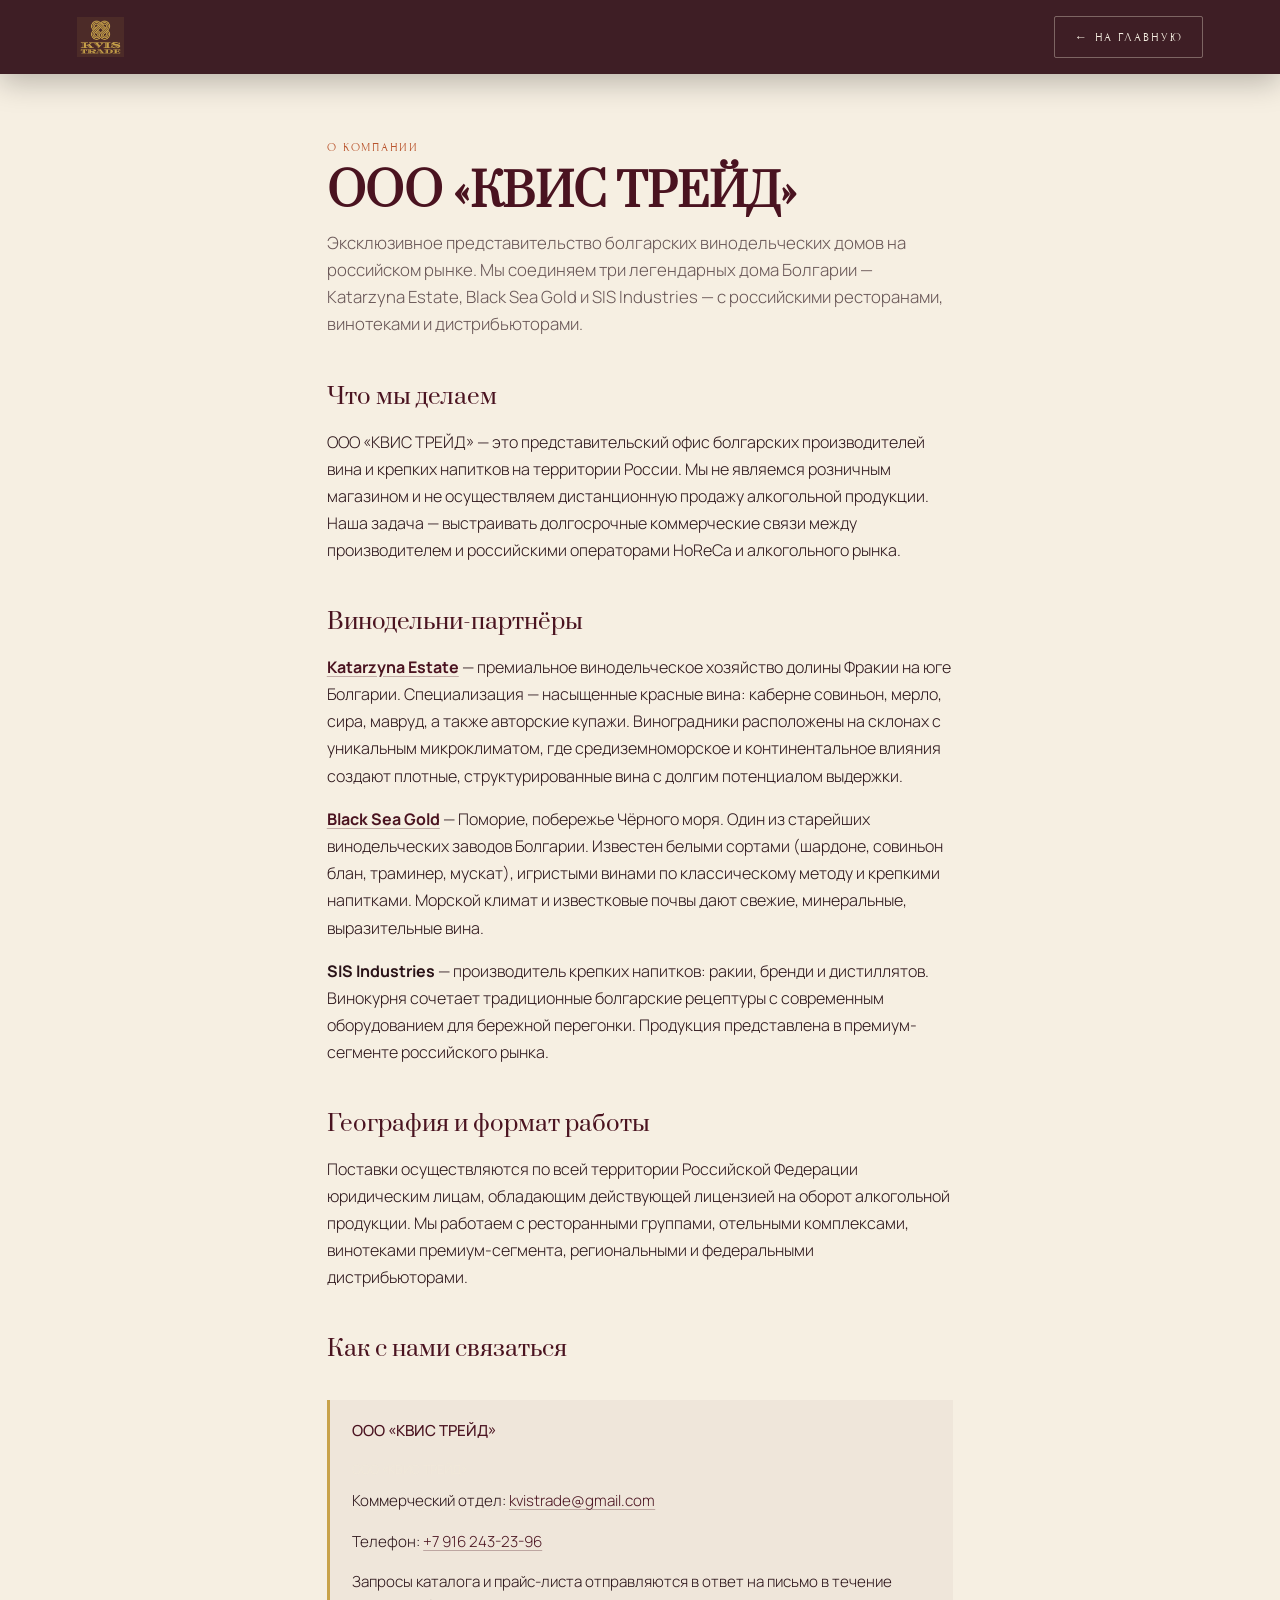
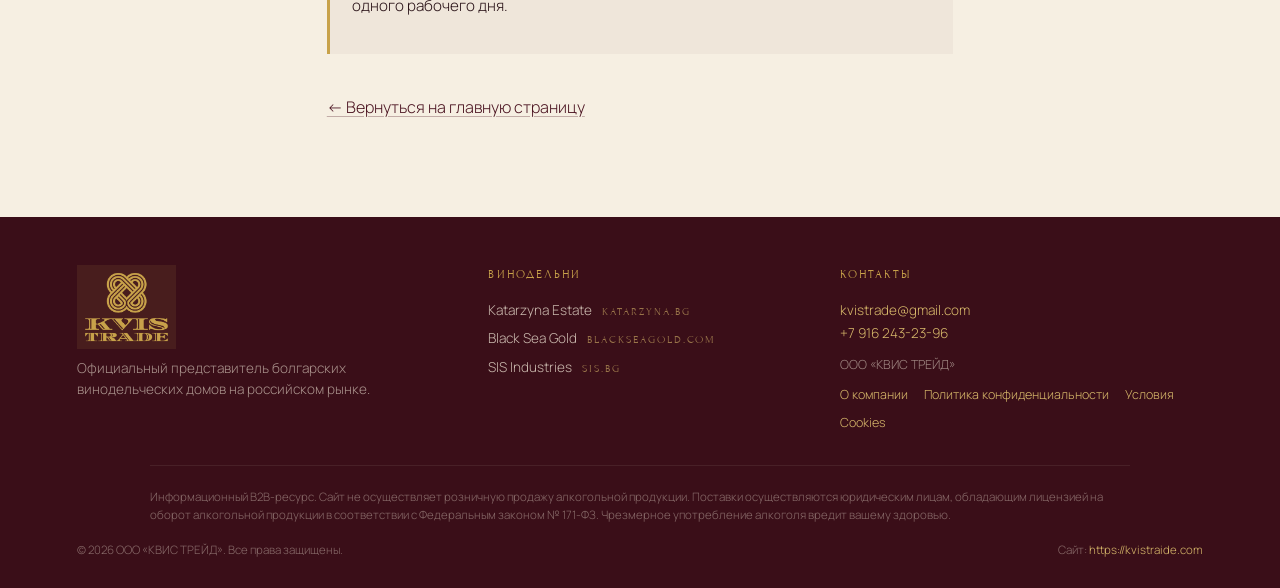
==== about.html @ bf4ac0c1 "Add trust signals to fight Google AI Overview misclassification Google AI Overview was hallucinating" ====
<!DOCTYPE html>
<html lang="ru">
<head>
<meta charset="UTF-8">
<meta name="viewport" content="width=device-width, initial-scale=1.0">
<title>О компании — КВИС ТРЕЙД</title>
<meta name="description" content="ООО «КВИС ТРЕЙД» — официальное представительство болгарских винодельческих домов Katarzyna Estate, Black Sea Gold и SIS Industries на российском рынке.">
<meta name="theme-color" content="#4a1320">
<meta name="robots" content="index,follow">
<link rel="canonical" href="https://kvistraide.com/about.html">
<link rel="icon" href="/favicon.ico" sizes="any">
<link rel="icon" type="image/png" sizes="32x32" href="/assets/logo/favicon-32.png">
<link rel="apple-touch-icon" href="/apple-touch-icon.png">

<script type="application/ld+json">
[
  {
    "@context": "https://schema.org",
    "@type": "Organization",
    "@id": "https://kvistraide.com/#org",
    "name": "КВИС ТРЕЙД",
    "legalName": "ООО «КВИС ТРЕЙД»",
    "url": "https://kvistraide.com",
    "logo": "https://kvistraide.com/assets/logo/favicon-512.png",
    "email": "kvistrade@gmail.com",
    "telephone": "+7 916 243-23-96",
    "address": {
      "@type": "PostalAddress",
      "addressCountry": "RU"
    },
    "areaServed": {
      "@type": "Country",
      "name": "Россия"
    },
    "description": "Эксклюзивное представительство болгарских винодельческих домов на российском рынке: Katarzyna Estate, Black Sea Gold, SIS Industries. Премиум-вина и крепкие напитки напрямую от производителя.",
    "sameAs": [
      "https://katarzyna.bg",
      "https://blackseagold.com",
      "https://sis.bg"
    ]
  },
  {
    "@context": "https://schema.org",
    "@type": "WebSite",
    "@id": "https://kvistraide.com/#website",
    "url": "https://kvistraide.com",
    "name": "КВИС ТРЕЙД",
    "publisher": {
      "@id": "https://kvistraide.com/#org"
    },
    "inLanguage": "ru-RU"
  }
]
</script>
<link rel="preconnect" href="https://fonts.googleapis.com">
<link rel="preconnect" href="https://fonts.gstatic.com" crossorigin>
<link href="https://fonts.googleapis.com/css2?family=Prata&family=Forum&family=Manrope:wght@300;400;500;600&display=swap" rel="stylesheet">
<style>
:root{
  --wine:#4a1320;--wine-deep:#3a0e18;--terra:#b9542d;--gold:#c8a24a;
  --gold-soft:#d8b96b;--cream:#f6efe2;--ink:#2a1318;
}
*{box-sizing:border-box;margin:0;padding:0}
html,body{background:var(--cream);color:var(--ink);font-family:'Manrope',sans-serif;font-weight:300;line-height:1.7}
a{color:var(--wine);text-decoration:underline;text-decoration-color:rgba(74,19,32,.3);text-underline-offset:3px}
a:hover{color:var(--terra)}
nav.legal-nav{background:rgba(46,12,21,.92);backdrop-filter:blur(10px);
  display:flex;align-items:center;justify-content:space-between;
  padding:1rem 6vw;position:sticky;top:0;z-index:100;
  box-shadow:0 8px 30px rgba(0,0,0,.25)}
nav.legal-nav .brand-logo{height:40px;width:auto}
nav.legal-nav a.back{color:var(--cream);text-decoration:none;font-family:'Forum',serif;
  letter-spacing:.18em;text-transform:uppercase;font-size:.78rem;border:1px solid rgba(243,233,216,.35);
  padding:.6rem 1.2rem;border-radius:2px;transition:.25s}
nav.legal-nav a.back:hover{border-color:var(--gold);color:var(--gold-soft)}
main{max-width:780px;margin:0 auto;padding:4rem 6vw 5rem}
main h1{font-family:'Prata',serif;font-size:clamp(2rem,4.5vw,2.8rem);line-height:1.15;
  color:var(--wine);margin-bottom:.7rem;letter-spacing:-.01em}
main .lede{font-size:1.05rem;color:rgba(42,19,24,.7);margin-bottom:2.5rem;line-height:1.6}
main h2{font-family:'Prata',serif;font-size:1.4rem;color:var(--wine);margin:2.4rem 0 .8rem;font-weight:400}
main p{margin-bottom:1rem}
main ul,main ol{margin:.8rem 0 1.2rem 1.4rem}
main li{margin-bottom:.4rem}
main .meta{font-family:'Forum',serif;letter-spacing:.18em;text-transform:uppercase;font-size:.72rem;
  color:var(--terra);margin-bottom:.6rem}
main .contact-box{background:rgba(74,19,32,.04);border-left:3px solid var(--gold);
  padding:1.2rem 1.4rem;margin:2rem 0;font-size:.95rem;line-height:1.6}
main .contact-box strong{color:var(--wine);font-weight:500}
footer{background:var(--wine-deep);color:rgba(243,233,216,.6);padding:3rem 6vw 1.8rem;
  font-size:.85rem;font-weight:300}
.footer-grid{display:grid;grid-template-columns:1.2fr 1fr 1.2fr;gap:2.5rem 3rem;align-items:start;max-width:1400px;margin:0 auto}
footer a{color:var(--gold-soft);text-decoration:none;border:none}
footer a:hover{opacity:.8}
.brand-logo{display:block;height:84px;width:auto}
.footer-col h4{font-family:'Forum',serif;letter-spacing:.18em;text-transform:uppercase;
  font-size:.72rem;color:var(--gold);margin-bottom:.9rem;font-weight:400}
.footer-tag{margin-top:.6rem;line-height:1.55}
.footer-partners a{display:block;margin-bottom:.35rem;color:rgba(243,233,216,.78)}
.footer-partners a span{color:var(--gold-soft);font-family:'Forum',serif;font-size:.7rem;
  letter-spacing:.18em;text-transform:uppercase;margin-left:.4rem;opacity:.6}
.footer-legal{margin-top:.6rem;line-height:1.6;font-size:.78rem;color:rgba(243,233,216,.55)}
.footer-social{display:flex;gap:.7rem;margin-top:1.1rem}
.social-link{width:34px;height:34px;border:1px solid rgba(200,162,74,.35);border-radius:50%;
  display:inline-flex;align-items:center;justify-content:center;color:var(--gold-soft);transition:.25s}
.social-link:hover{background:var(--gold);color:var(--wine-deep);border-color:var(--gold)}
.social-link svg{width:14px;height:14px}
.footer-links{margin-top:.6rem;display:flex;flex-wrap:wrap;gap:.4rem 1rem;font-size:.78rem}
.footer-disclaimer{margin-top:2rem;padding-top:1.4rem;border-top:1px solid rgba(243,233,216,.08);
  font-size:.72rem;line-height:1.55;color:rgba(243,233,216,.42);max-width:980px;margin-left:auto;margin-right:auto}
.footer-bottom{margin-top:1rem;display:flex;justify-content:space-between;flex-wrap:wrap;gap:.6rem;
  font-size:.72rem;color:rgba(243,233,216,.42);max-width:1400px;margin-left:auto;margin-right:auto}
@media(max-width:860px){.footer-grid{grid-template-columns:1fr;gap:1.6rem}.brand-logo{height:64px}}
</style>
</head>
<body>

<nav class="legal-nav">
  <img class="brand-logo" src="assets/logo/kvis-trade-gold.png" alt="КВИС ТРЕЙД">
  <a class="back" href="/">← На главную</a>
</nav>

<main>
  <div class="meta">О компании</div>
  <h1>ООО «КВИС ТРЕЙД»</h1>
  <p class="lede">Эксклюзивное представительство болгарских винодельческих домов на российском рынке. Мы соединяем три легендарных дома Болгарии — Katarzyna Estate, Black Sea Gold и SIS Industries — с российскими ресторанами, винотеками и дистрибьюторами.</p>

  <h2>Что мы делаем</h2>
  <p>ООО «КВИС ТРЕЙД» — это представительский офис болгарских производителей вина и крепких напитков на территории России. Мы не являемся розничным магазином и не осуществляем дистанционную продажу алкогольной продукции. Наша задача — выстраивать долгосрочные коммерческие связи между производителем и российскими операторами HoReCa и алкогольного рынка.</p>

  <h2>Винодельни-партнёры</h2>

  <p><strong><a href="https://katarzyna.bg" target="_blank" rel="noopener">Katarzyna Estate</a></strong> — премиальное винодельческое хозяйство долины Фракии на юге Болгарии. Специализация — насыщенные красные вина: каберне совиньон, мерло, сира, мавруд, а также авторские купажи. Виноградники расположены на склонах с уникальным микроклиматом, где средиземноморское и континентальное влияния создают плотные, структурированные вина с долгим потенциалом выдержки.</p>

  <p><strong><a href="https://blackseagold.com" target="_blank" rel="noopener">Black Sea Gold</a></strong> — Поморие, побережье Чёрного моря. Один из старейших винодельческих заводов Болгарии. Известен белыми сортами (шардоне, совиньон блан, траминер, мускат), игристыми винами по классическому методу и крепкими напитками. Морской климат и известковые почвы дают свежие, минеральные, выразительные вина.</p>

  <p><strong>SIS Industries</strong> — производитель крепких напитков: ракии, бренди и дистиллятов. Винокурня сочетает традиционные болгарские рецептуры с современным оборудованием для бережной перегонки. Продукция представлена в премиум-сегменте российского рынка.</p>

  <h2>География и формат работы</h2>
  <p>Поставки осуществляются по всей территории Российской Федерации юридическим лицам, обладающим действующей лицензией на оборот алкогольной продукции. Мы работаем с ресторанными группами, отельными комплексами, винотеками премиум-сегмента, региональными и федеральными дистрибьюторами.</p>

  <h2>Как с нами связаться</h2>
  <div class="contact-box">
    <p><strong>ООО «КВИС ТРЕЙД»</strong></p>
    <div class="footer-legal">ООО «КВИС ТРЕЙД»</div>
    <p style="margin-top:.6rem">Коммерческий отдел: <a href="mailto:kvistrade@gmail.com">kvistrade@gmail.com</a></p>
    <p>Телефон: <a href="tel:+79162432396">+7 916 243-23-96</a></p>
    <p style="margin-top:.6rem">Запросы каталога и прайс-листа отправляются в ответ на письмо в течение одного рабочего дня.</p>
  </div>

  <p style="margin-top:2.5rem"><a href="/">← Вернуться на главную страницу</a></p>
</main>

<footer>
  <div class="footer-grid">
    <div class="footer-col">
      <img class="brand-logo" src="assets/logo/kvis-trade-gold.png" alt="КВИС ТРЕЙД">
      <div class="footer-tag">Официальный представитель болгарских винодельческих домов на российском рынке.</div>
      
    </div>
    <div class="footer-col">
      <h4>Винодельни</h4>
      <div class="footer-partners">
        <a href="https://katarzyna.bg" target="_blank" rel="noopener">Katarzyna Estate <span>katarzyna.bg</span></a>
        <a href="https://blackseagold.com" target="_blank" rel="noopener">Black Sea Gold <span>blackseagold.com</span></a>
        <a href="https://sis.bg" target="_blank" rel="noopener">SIS Industries <span>sis.bg</span></a>
      </div>
    </div>
    <div class="footer-col">
      <h4>Контакты</h4>
      <a href="mailto:kvistrade@gmail.com">kvistrade@gmail.com</a><br>
      <a href="tel:+79162432396">+7 916 243-23-96</a>
      <div class="footer-legal">ООО «КВИС ТРЕЙД»</div>
      <div class="footer-links">
        <a href="/about.html">О компании</a>
        <a href="/privacy.html">Политика конфиденциальности</a>
        <a href="/terms.html">Условия</a>
        <a href="/cookie.html">Cookies</a>
      </div>
    </div>
  </div>
  <div class="footer-disclaimer">
    Информационный B2B-ресурс. Сайт не осуществляет розничную продажу алкогольной продукции.
    Поставки осуществляются юридическим лицам, обладающим лицензией на оборот алкогольной продукции
    в соответствии с Федеральным законом № 171-ФЗ. Чрезмерное употребление алкоголя вредит вашему здоровью.
  </div>
  <div class="footer-bottom">
    <div>© 2026 ООО «КВИС ТРЕЙД». Все права защищены.</div>
    <div>Сайт: <a href="https://kvistraide.com/">https://kvistraide.com</a></div>
  </div>
</footer>

</body>
</html>
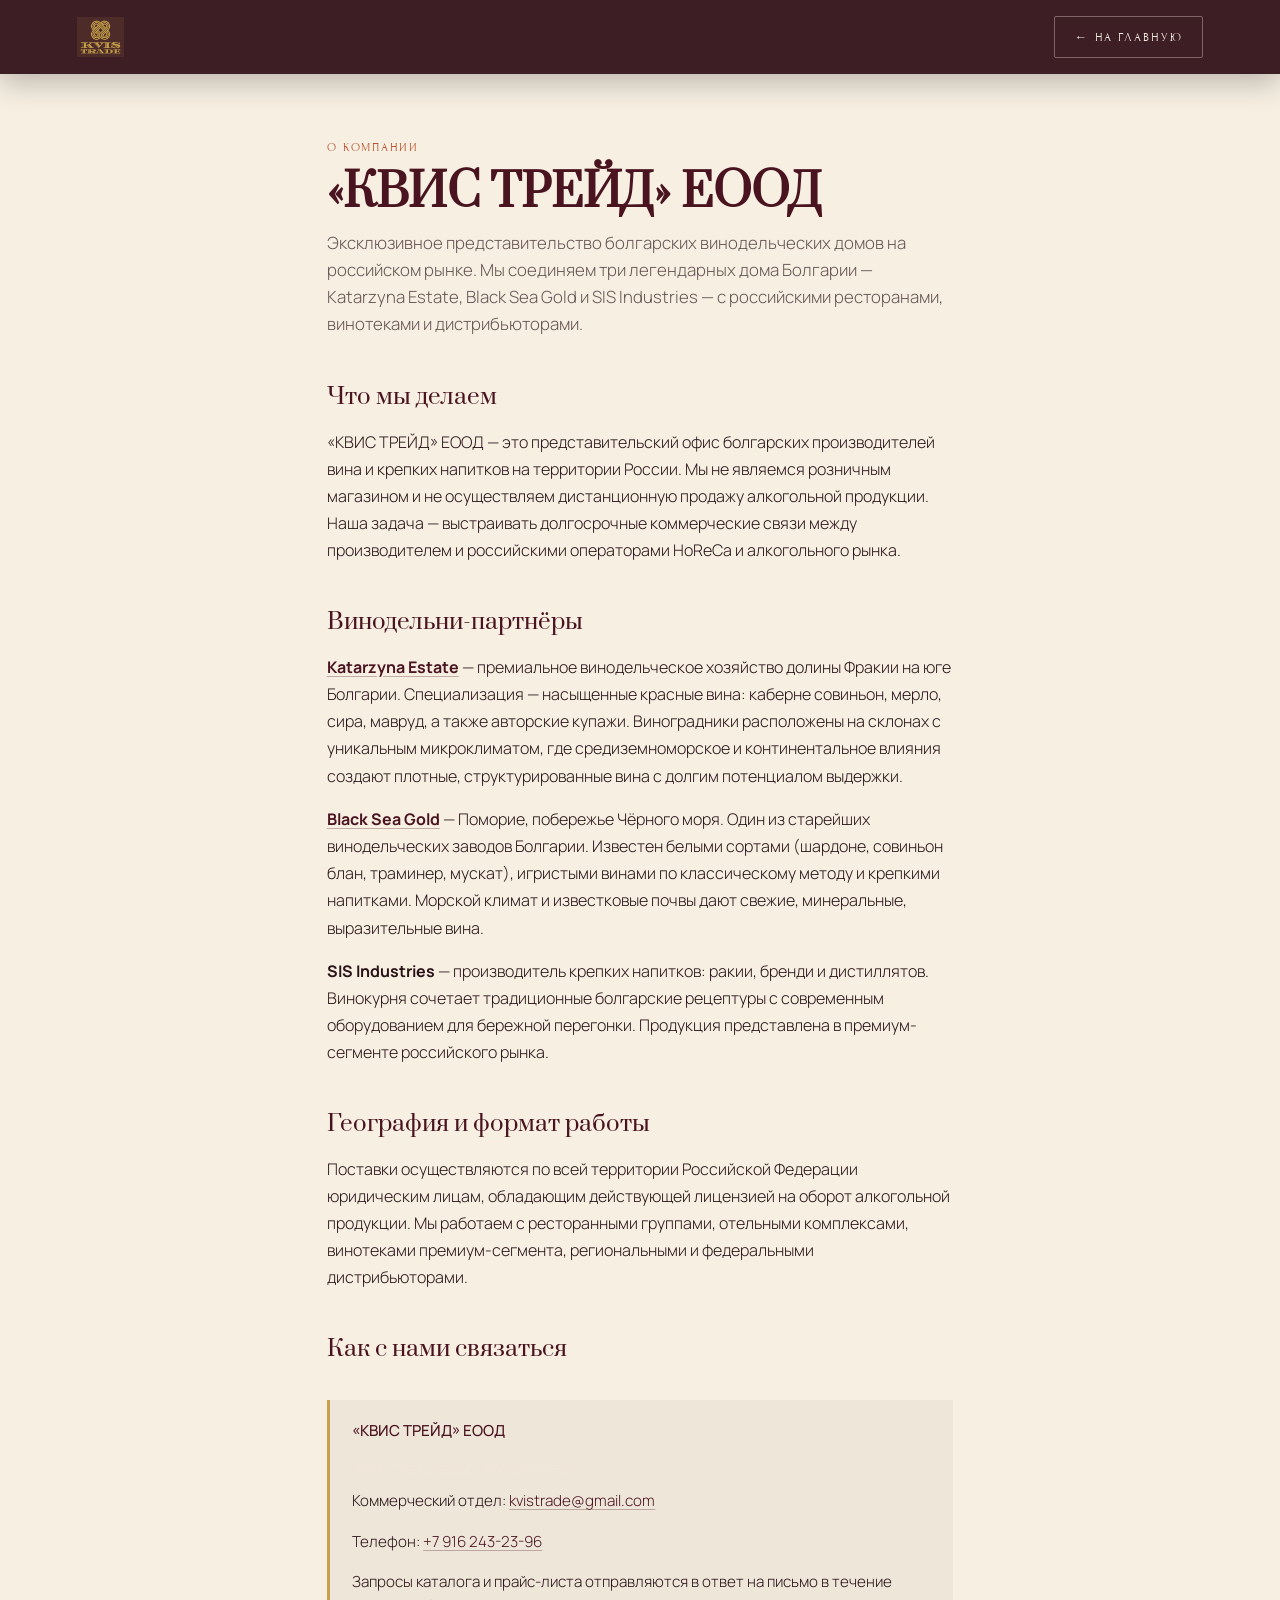
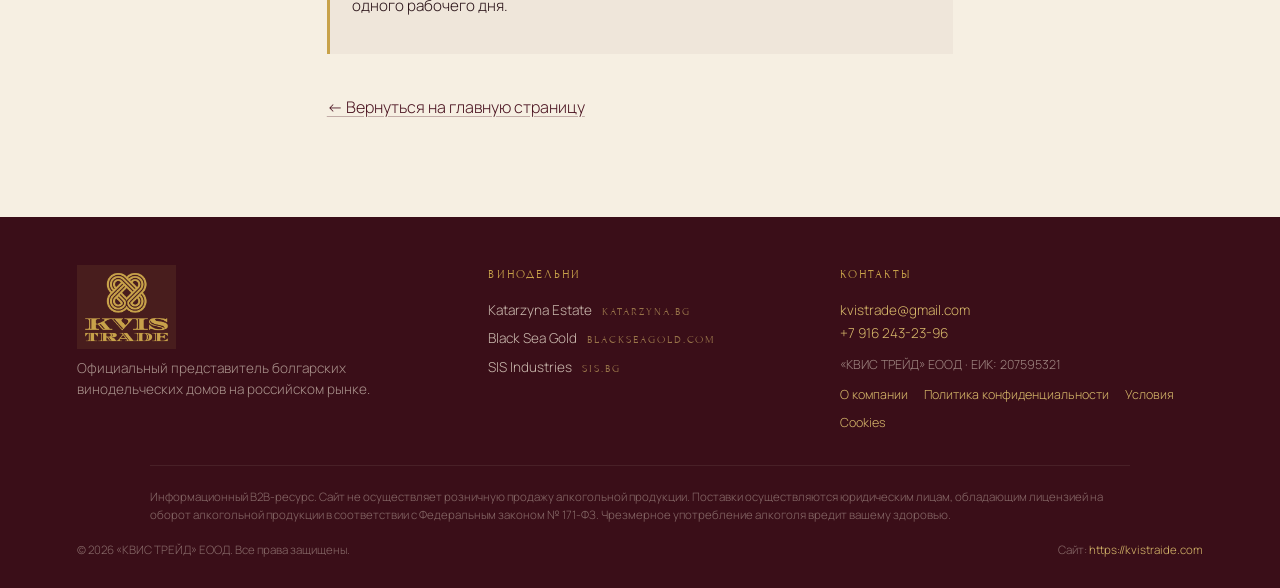
==== commit 2ce736e0: "Перевод реквизитов на болгарское ЕООД (ЕИК 207595321) * legal_name: «КВИС ТРЕЙД» ЕООД (вместо ООО) *" ====
--- a/about.html
+++ b/about.html
@@ -4,7 +4,7 @@
 <meta charset="UTF-8">
 <meta name="viewport" content="width=device-width, initial-scale=1.0">
 <title>О компании — КВИС ТРЕЙД</title>
-<meta name="description" content="ООО «КВИС ТРЕЙД» — официальное представительство болгарских винодельческих домов Katarzyna Estate, Black Sea Gold и SIS Industries на российском рынке.">
+<meta name="description" content="«КВИС ТРЕЙД» ЕООД — официальное представительство болгарских винодельческих домов Katarzyna Estate, Black Sea Gold и SIS Industries на российском рынке.">
 <meta name="theme-color" content="#4a1320">
 <meta name="robots" content="index,follow">
 <link rel="canonical" href="https://kvistraide.com/about.html">
@@ -19,14 +19,18 @@
     "@type": "Organization",
     "@id": "https://kvistraide.com/#org",
     "name": "КВИС ТРЕЙД",
-    "legalName": "ООО «КВИС ТРЕЙД»",
+    "legalName": "«КВИС ТРЕЙД» ЕООД",
     "url": "https://kvistraide.com",
     "logo": "https://kvistraide.com/assets/logo/favicon-512.png",
     "email": "kvistrade@gmail.com",
     "telephone": "+7 916 243-23-96",
     "address": {
       "@type": "PostalAddress",
-      "addressCountry": "RU"
+      "addressCountry": "BG"
+    },
+    "foundingLocation": {
+      "@type": "Country",
+      "name": "Болгария"
     },
     "areaServed": {
       "@type": "Country",
@@ -37,7 +41,13 @@
       "https://katarzyna.bg",
       "https://blackseagold.com",
       "https://sis.bg"
-    ]
+    ],
+    "taxID": "207595321",
+    "identifier": {
+      "@type": "PropertyValue",
+      "propertyID": "EIK",
+      "value": "207595321"
+    }
   },
   {
     "@context": "https://schema.org",
@@ -121,11 +131,11 @@
 
 <main>
   <div class="meta">О компании</div>
-  <h1>ООО «КВИС ТРЕЙД»</h1>
+  <h1>«КВИС ТРЕЙД» ЕООД</h1>
   <p class="lede">Эксклюзивное представительство болгарских винодельческих домов на российском рынке. Мы соединяем три легендарных дома Болгарии — Katarzyna Estate, Black Sea Gold и SIS Industries — с российскими ресторанами, винотеками и дистрибьюторами.</p>
 
   <h2>Что мы делаем</h2>
-  <p>ООО «КВИС ТРЕЙД» — это представительский офис болгарских производителей вина и крепких напитков на территории России. Мы не являемся розничным магазином и не осуществляем дистанционную продажу алкогольной продукции. Наша задача — выстраивать долгосрочные коммерческие связи между производителем и российскими операторами HoReCa и алкогольного рынка.</p>
+  <p>«КВИС ТРЕЙД» ЕООД — это представительский офис болгарских производителей вина и крепких напитков на территории России. Мы не являемся розничным магазином и не осуществляем дистанционную продажу алкогольной продукции. Наша задача — выстраивать долгосрочные коммерческие связи между производителем и российскими операторами HoReCa и алкогольного рынка.</p>
 
   <h2>Винодельни-партнёры</h2>
 
@@ -140,8 +150,8 @@
 
   <h2>Как с нами связаться</h2>
   <div class="contact-box">
-    <p><strong>ООО «КВИС ТРЕЙД»</strong></p>
-    <div class="footer-legal">ООО «КВИС ТРЕЙД»</div>
+    <p><strong>«КВИС ТРЕЙД» ЕООД</strong></p>
+    <div class="footer-legal">«КВИС ТРЕЙД» ЕООД · ЕИК: 207595321</div>
     <p style="margin-top:.6rem">Коммерческий отдел: <a href="mailto:kvistrade@gmail.com">kvistrade@gmail.com</a></p>
     <p>Телефон: <a href="tel:+79162432396">+7 916 243-23-96</a></p>
     <p style="margin-top:.6rem">Запросы каталога и прайс-листа отправляются в ответ на письмо в течение одного рабочего дня.</p>
@@ -169,7 +179,7 @@
       <h4>Контакты</h4>
       <a href="mailto:kvistrade@gmail.com">kvistrade@gmail.com</a><br>
       <a href="tel:+79162432396">+7 916 243-23-96</a>
-      <div class="footer-legal">ООО «КВИС ТРЕЙД»</div>
+      <div class="footer-legal">«КВИС ТРЕЙД» ЕООД · ЕИК: 207595321</div>
       <div class="footer-links">
         <a href="/about.html">О компании</a>
         <a href="/privacy.html">Политика конфиденциальности</a>
@@ -184,7 +194,7 @@
     в соответствии с Федеральным законом № 171-ФЗ. Чрезмерное употребление алкоголя вредит вашему здоровью.
   </div>
   <div class="footer-bottom">
-    <div>© 2026 ООО «КВИС ТРЕЙД». Все права защищены.</div>
+    <div>© 2026 «КВИС ТРЕЙД» ЕООД. Все права защищены.</div>
     <div>Сайт: <a href="https://kvistraide.com/">https://kvistraide.com</a></div>
   </div>
 </footer>
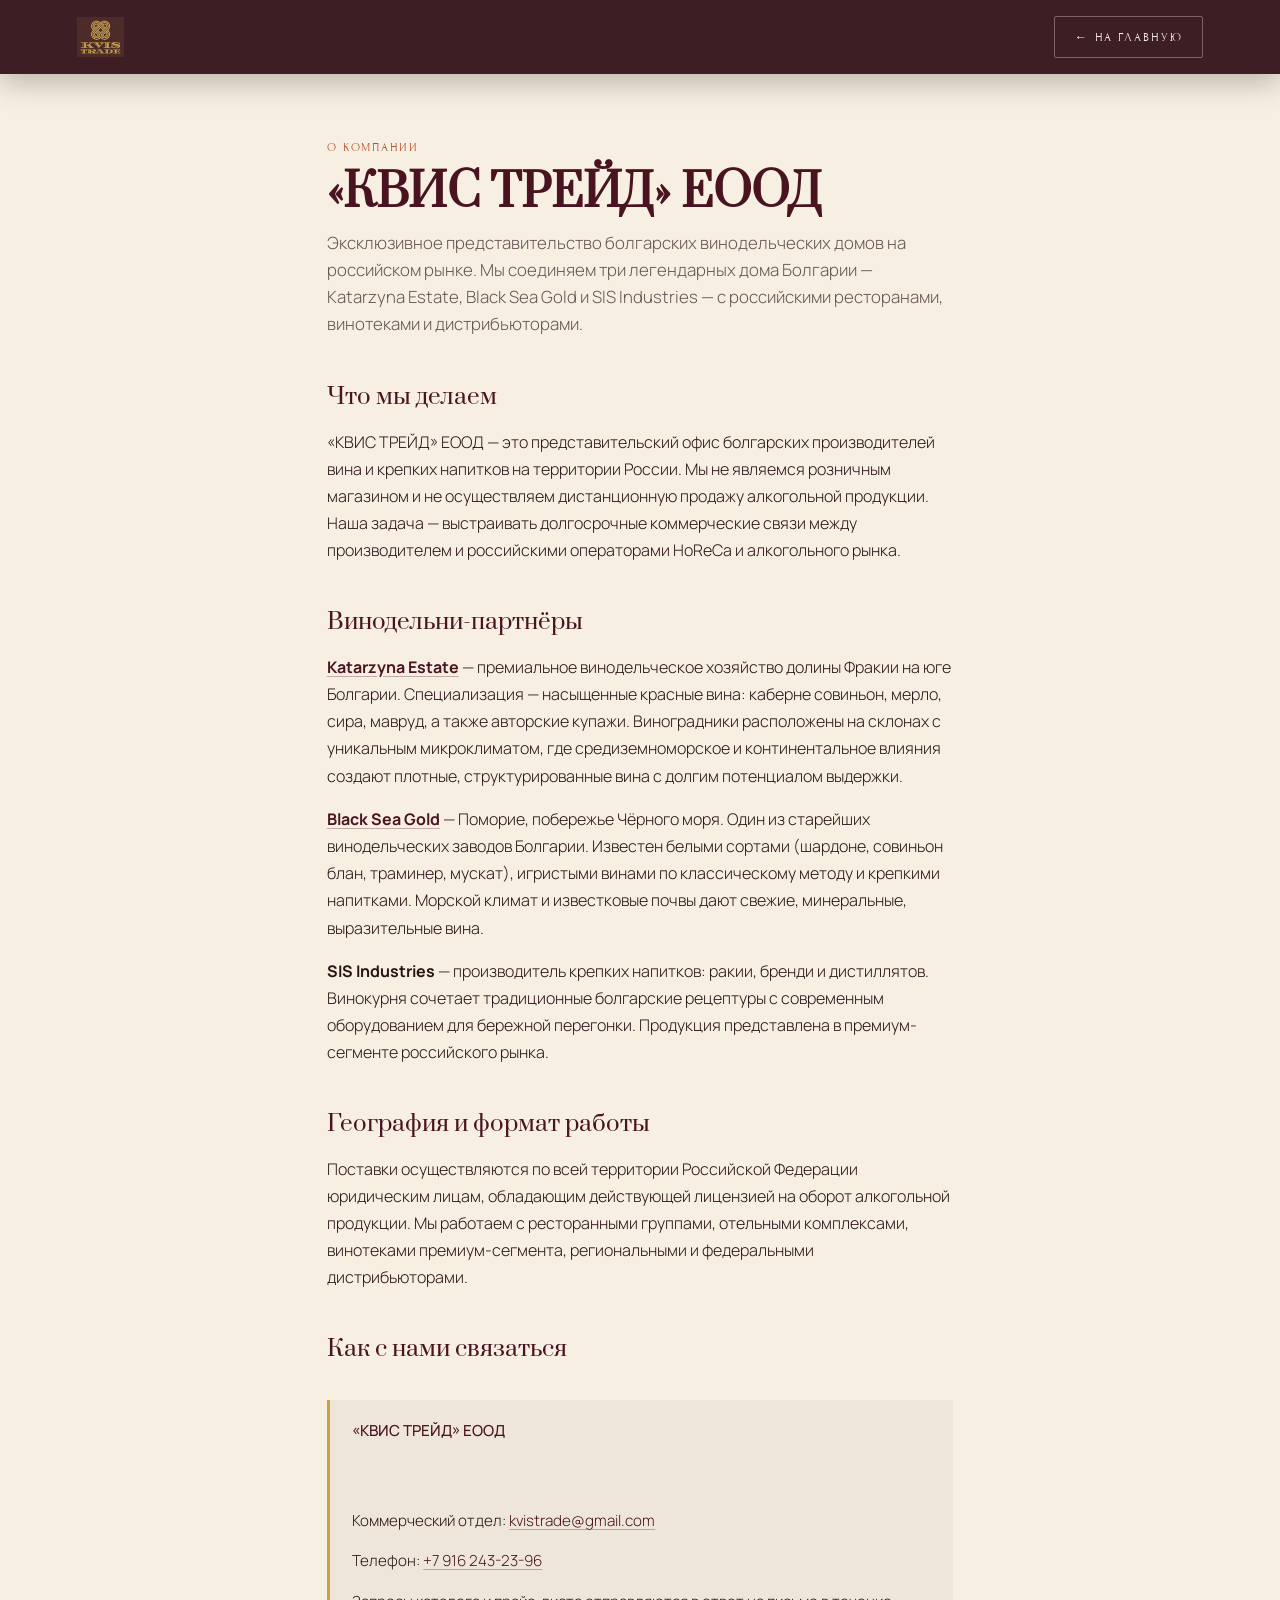
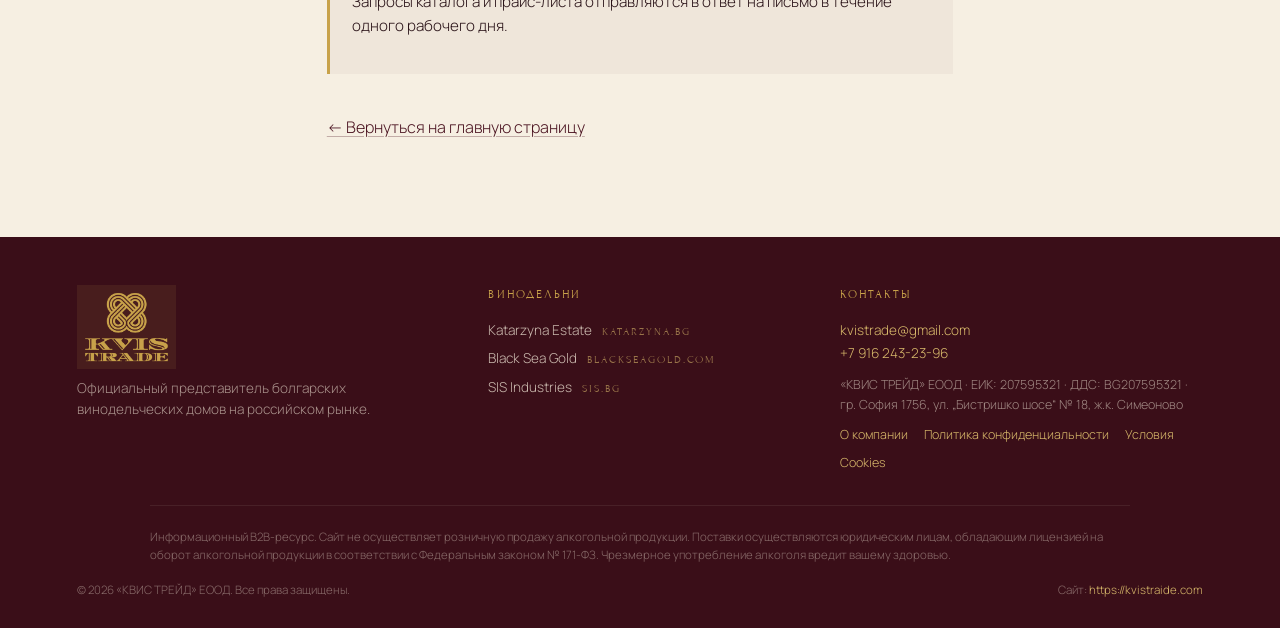
==== commit 5b603dc1: "Болгарский адрес и VAT в реквизитах * Адрес: гр. София 1756, р-н Витоша, ж.к. Симеоново,   ул. „Бист" ====
--- a/about.html
+++ b/about.html
@@ -26,7 +26,11 @@
     "telephone": "+7 916 243-23-96",
     "address": {
       "@type": "PostalAddress",
-      "addressCountry": "BG"
+      "addressCountry": "BG",
+      "streetAddress": "ул. „Бистришко шосе“ № 18, ж.к. Симеоново",
+      "addressLocality": "София",
+      "addressRegion": "р-н Витоша",
+      "postalCode": "1756"
     },
     "foundingLocation": {
       "@type": "Country",
@@ -47,7 +51,8 @@
       "@type": "PropertyValue",
       "propertyID": "EIK",
       "value": "207595321"
-    }
+    },
+    "vatID": "BG207595321"
   },
   {
     "@context": "https://schema.org",
@@ -151,7 +156,7 @@
   <h2>Как с нами связаться</h2>
   <div class="contact-box">
     <p><strong>«КВИС ТРЕЙД» ЕООД</strong></p>
-    <div class="footer-legal">«КВИС ТРЕЙД» ЕООД · ЕИК: 207595321</div>
+    <div class="footer-legal">«КВИС ТРЕЙД» ЕООД · ЕИК: 207595321 · ДДС: BG207595321 · гр. София 1756, ул. „Бистришко шосе“ № 18, ж.к. Симеоново</div>
     <p style="margin-top:.6rem">Коммерческий отдел: <a href="mailto:kvistrade@gmail.com">kvistrade@gmail.com</a></p>
     <p>Телефон: <a href="tel:+79162432396">+7 916 243-23-96</a></p>
     <p style="margin-top:.6rem">Запросы каталога и прайс-листа отправляются в ответ на письмо в течение одного рабочего дня.</p>
@@ -179,7 +184,7 @@
       <h4>Контакты</h4>
       <a href="mailto:kvistrade@gmail.com">kvistrade@gmail.com</a><br>
       <a href="tel:+79162432396">+7 916 243-23-96</a>
-      <div class="footer-legal">«КВИС ТРЕЙД» ЕООД · ЕИК: 207595321</div>
+      <div class="footer-legal">«КВИС ТРЕЙД» ЕООД · ЕИК: 207595321 · ДДС: BG207595321 · гр. София 1756, ул. „Бистришко шосе“ № 18, ж.к. Симеоново</div>
       <div class="footer-links">
         <a href="/about.html">О компании</a>
         <a href="/privacy.html">Политика конфиденциальности</a>
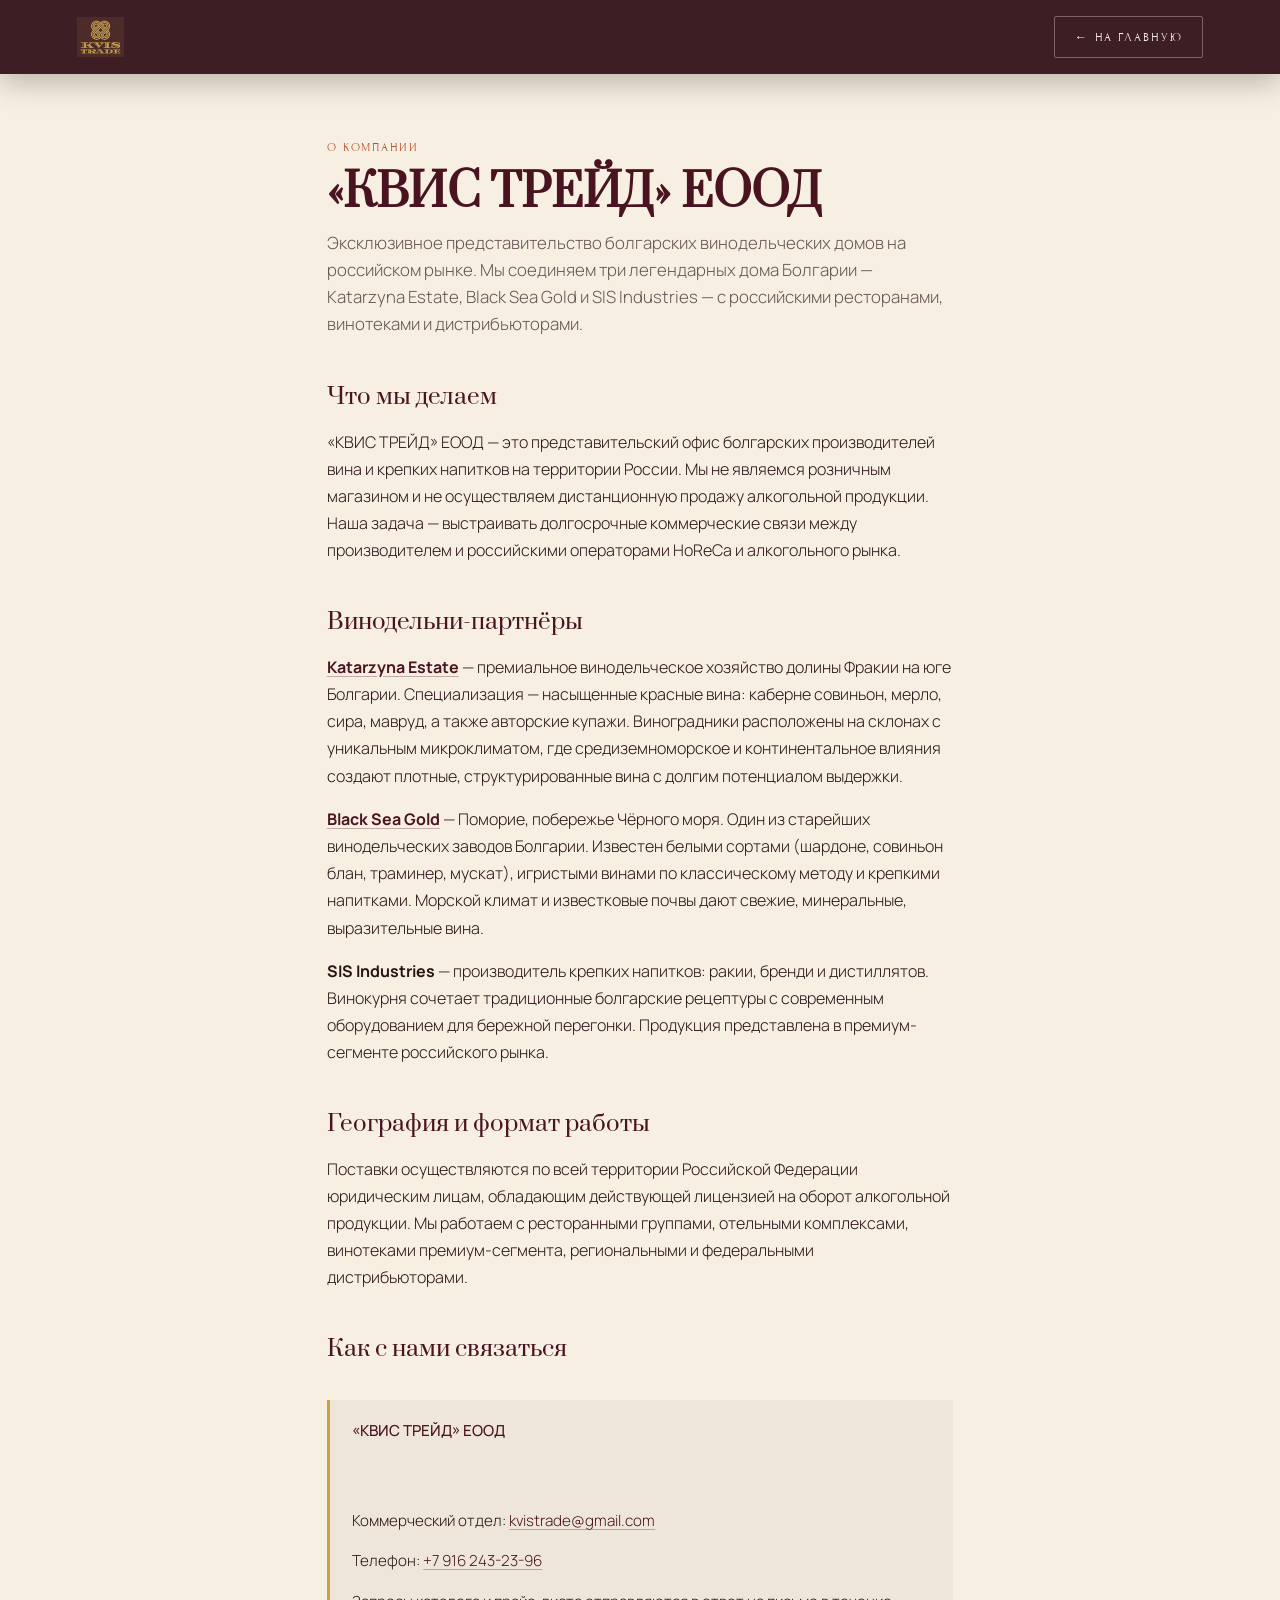
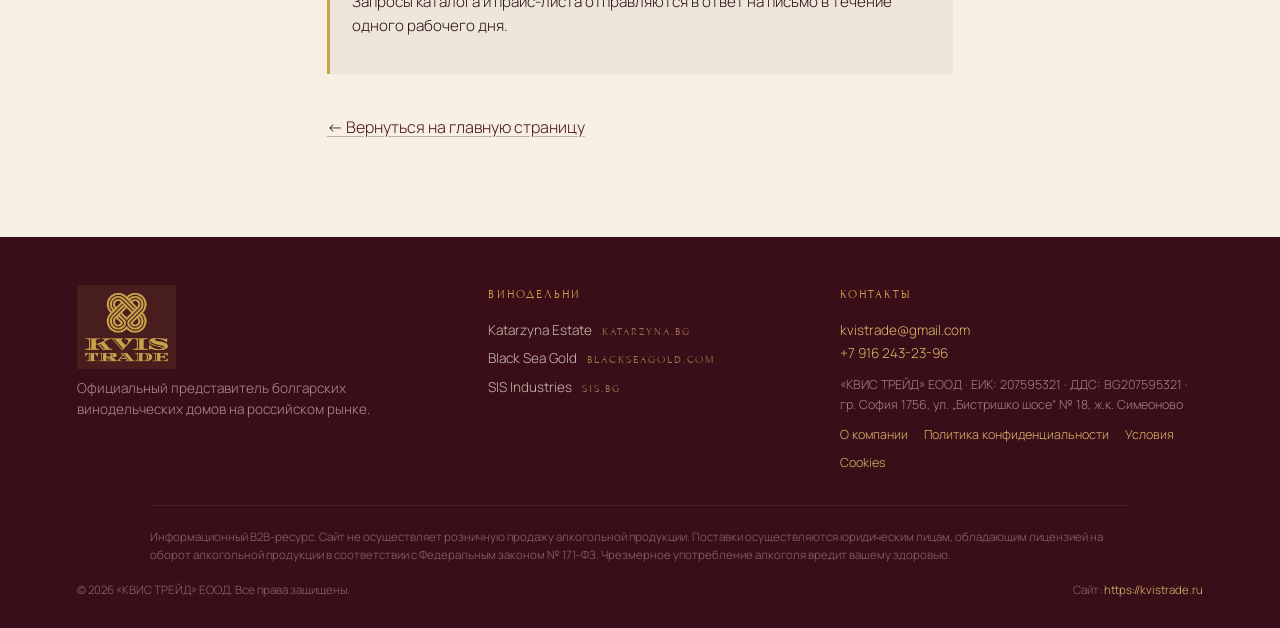
==== commit db5b55b3: "Смена домена kvistraide.com → kvistrade.ru Обновлены SITE_URL (build.py), .htaccess (www→apex, HTTPS" ====
--- a/about.html
+++ b/about.html
@@ -7,7 +7,7 @@
 <meta name="description" content="«КВИС ТРЕЙД» ЕООД — официальное представительство болгарских винодельческих домов Katarzyna Estate, Black Sea Gold и SIS Industries на российском рынке.">
 <meta name="theme-color" content="#4a1320">
 <meta name="robots" content="index,follow">
-<link rel="canonical" href="https://kvistraide.com/about.html">
+<link rel="canonical" href="https://kvistrade.ru/about.html">
 <link rel="icon" href="/favicon.ico" sizes="any">
 <link rel="icon" type="image/png" sizes="32x32" href="/assets/logo/favicon-32.png">
 <link rel="apple-touch-icon" href="/apple-touch-icon.png">
@@ -17,11 +17,11 @@
   {
     "@context": "https://schema.org",
     "@type": "Organization",
-    "@id": "https://kvistraide.com/#org",
+    "@id": "https://kvistrade.ru/#org",
     "name": "КВИС ТРЕЙД",
     "legalName": "«КВИС ТРЕЙД» ЕООД",
-    "url": "https://kvistraide.com",
-    "logo": "https://kvistraide.com/assets/logo/favicon-512.png",
+    "url": "https://kvistrade.ru",
+    "logo": "https://kvistrade.ru/assets/logo/favicon-512.png",
     "email": "kvistrade@gmail.com",
     "telephone": "+7 916 243-23-96",
     "address": {
@@ -52,16 +52,17 @@
       "propertyID": "EIK",
       "value": "207595321"
     },
-    "vatID": "BG207595321"
+    "vatID": "BG207595321",
+    "foundingDate": "2023"
   },
   {
     "@context": "https://schema.org",
     "@type": "WebSite",
-    "@id": "https://kvistraide.com/#website",
-    "url": "https://kvistraide.com",
+    "@id": "https://kvistrade.ru/#website",
+    "url": "https://kvistrade.ru",
     "name": "КВИС ТРЕЙД",
     "publisher": {
-      "@id": "https://kvistraide.com/#org"
+      "@id": "https://kvistrade.ru/#org"
     },
     "inLanguage": "ru-RU"
   }
@@ -200,7 +201,7 @@
   </div>
   <div class="footer-bottom">
     <div>© 2026 «КВИС ТРЕЙД» ЕООД. Все права защищены.</div>
-    <div>Сайт: <a href="https://kvistraide.com/">https://kvistraide.com</a></div>
+    <div>Сайт: <a href="https://kvistrade.ru/">https://kvistrade.ru</a></div>
   </div>
 </footer>
 
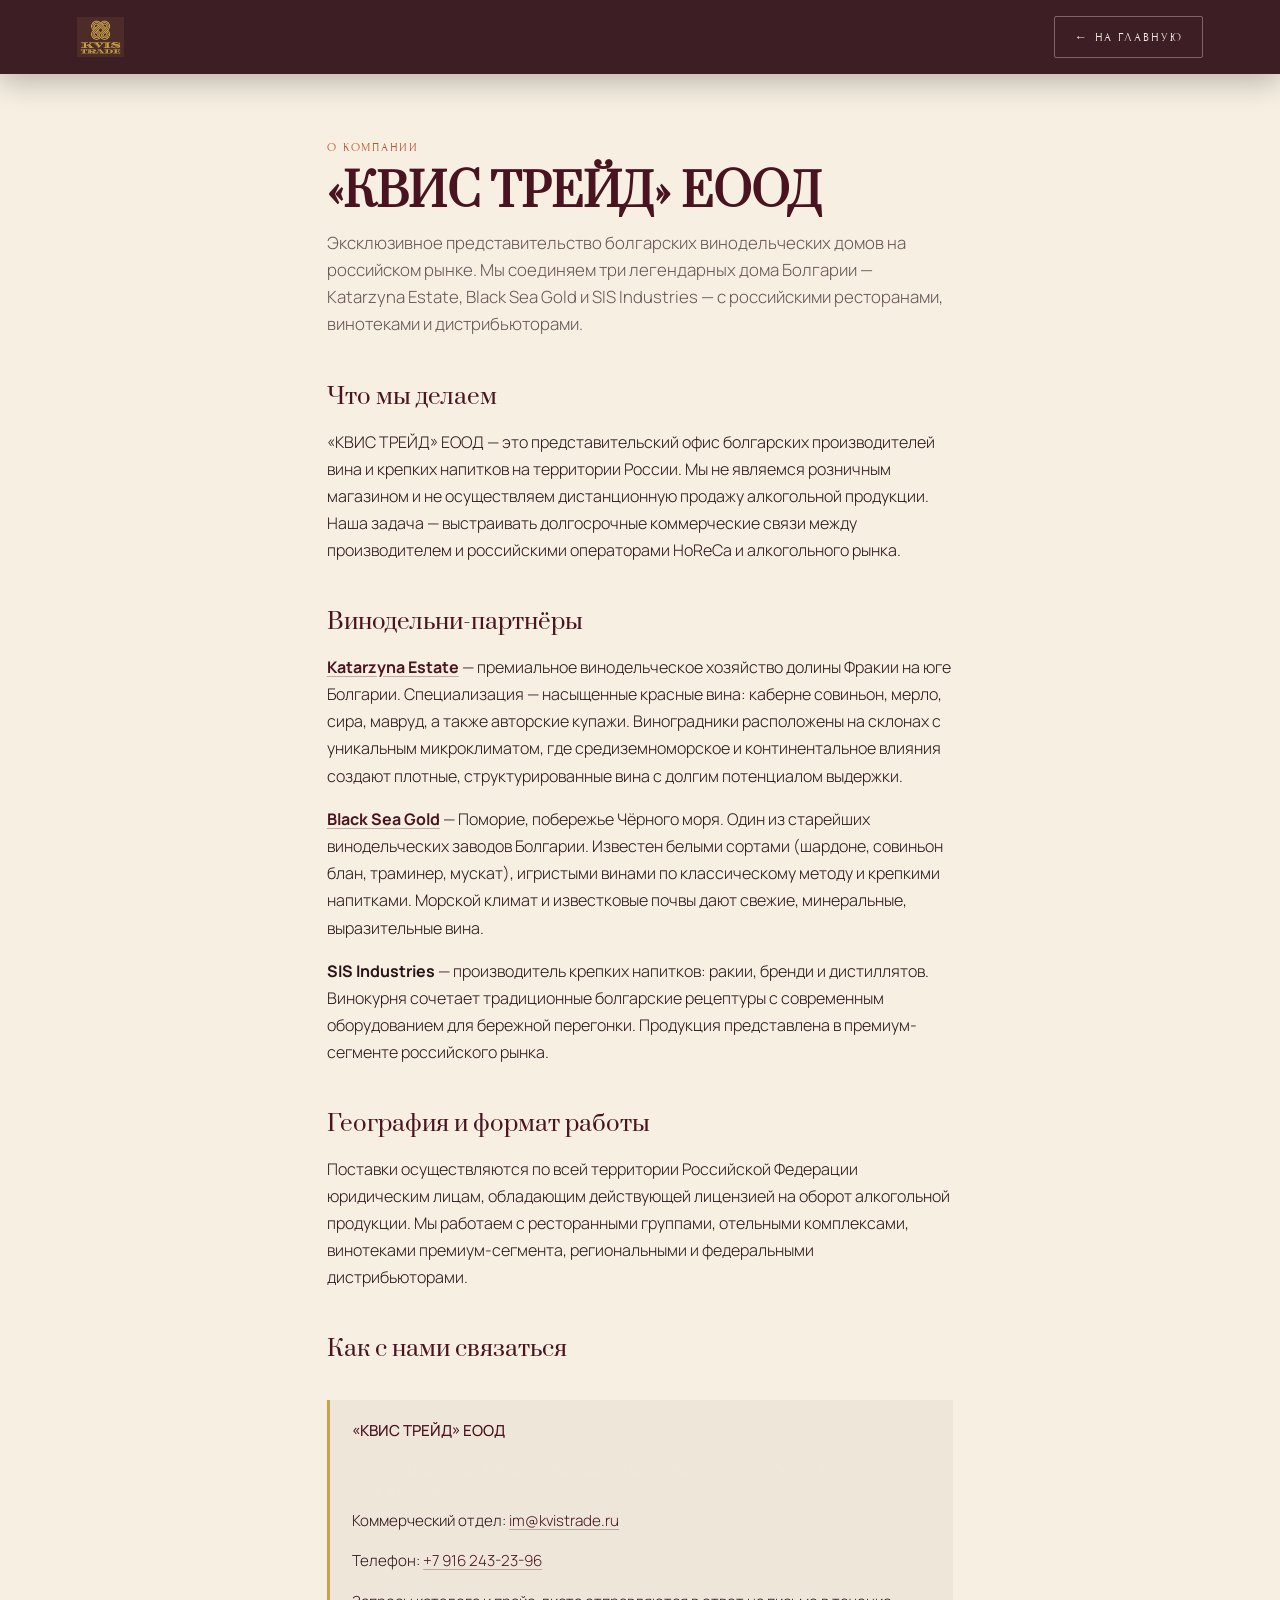
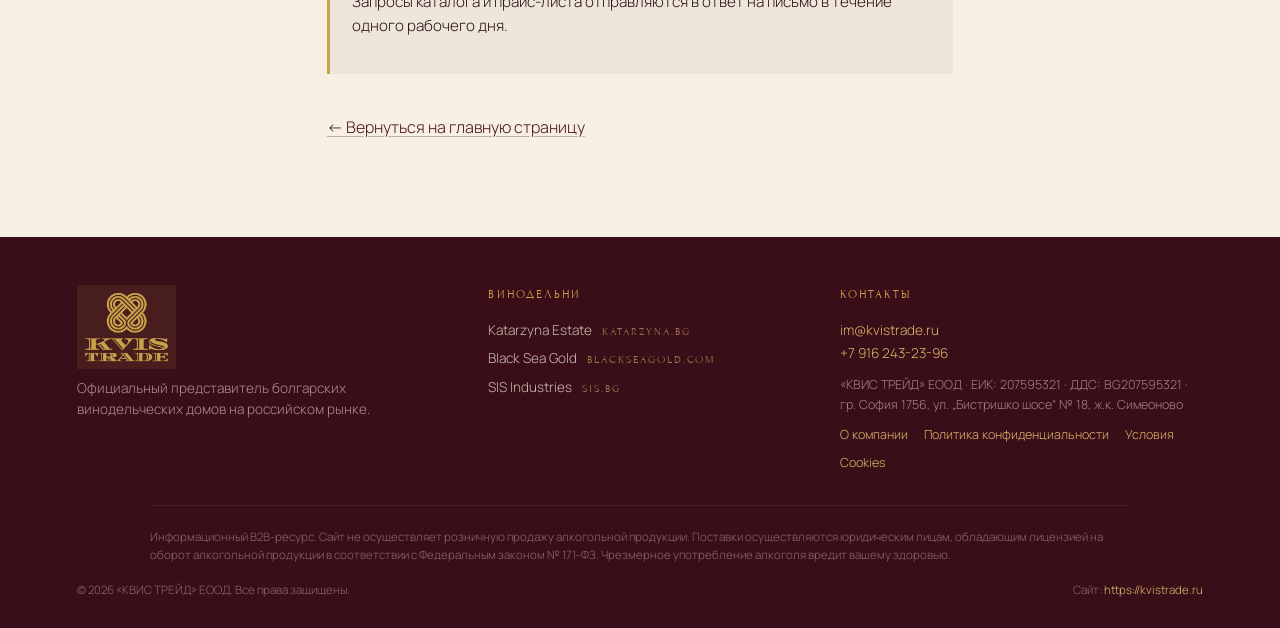
==== commit d100364d: "Почта на сайте: im@kvistrade.ru вместо gmail Доменный ящик im@kvistrade.ru во всех mailto-кнопках и " ====
--- a/about.html
+++ b/about.html
@@ -22,7 +22,7 @@
     "legalName": "«КВИС ТРЕЙД» ЕООД",
     "url": "https://kvistrade.ru",
     "logo": "https://kvistrade.ru/assets/logo/favicon-512.png",
-    "email": "kvistrade@gmail.com",
+    "email": "im@kvistrade.ru",
     "telephone": "+7 916 243-23-96",
     "address": {
       "@type": "PostalAddress",
@@ -158,7 +158,7 @@
   <div class="contact-box">
     <p><strong>«КВИС ТРЕЙД» ЕООД</strong></p>
     <div class="footer-legal">«КВИС ТРЕЙД» ЕООД · ЕИК: 207595321 · ДДС: BG207595321 · гр. София 1756, ул. „Бистришко шосе“ № 18, ж.к. Симеоново</div>
-    <p style="margin-top:.6rem">Коммерческий отдел: <a href="mailto:kvistrade@gmail.com">kvistrade@gmail.com</a></p>
+    <p style="margin-top:.6rem">Коммерческий отдел: <a href="mailto:im@kvistrade.ru">im@kvistrade.ru</a></p>
     <p>Телефон: <a href="tel:+79162432396">+7 916 243-23-96</a></p>
     <p style="margin-top:.6rem">Запросы каталога и прайс-листа отправляются в ответ на письмо в течение одного рабочего дня.</p>
   </div>
@@ -183,7 +183,7 @@
     </div>
     <div class="footer-col">
       <h4>Контакты</h4>
-      <a href="mailto:kvistrade@gmail.com">kvistrade@gmail.com</a><br>
+      <a href="mailto:im@kvistrade.ru">im@kvistrade.ru</a><br>
       <a href="tel:+79162432396">+7 916 243-23-96</a>
       <div class="footer-legal">«КВИС ТРЕЙД» ЕООД · ЕИК: 207595321 · ДДС: BG207595321 · гр. София 1756, ул. „Бистришко шосе“ № 18, ж.к. Симеоново</div>
       <div class="footer-links">
